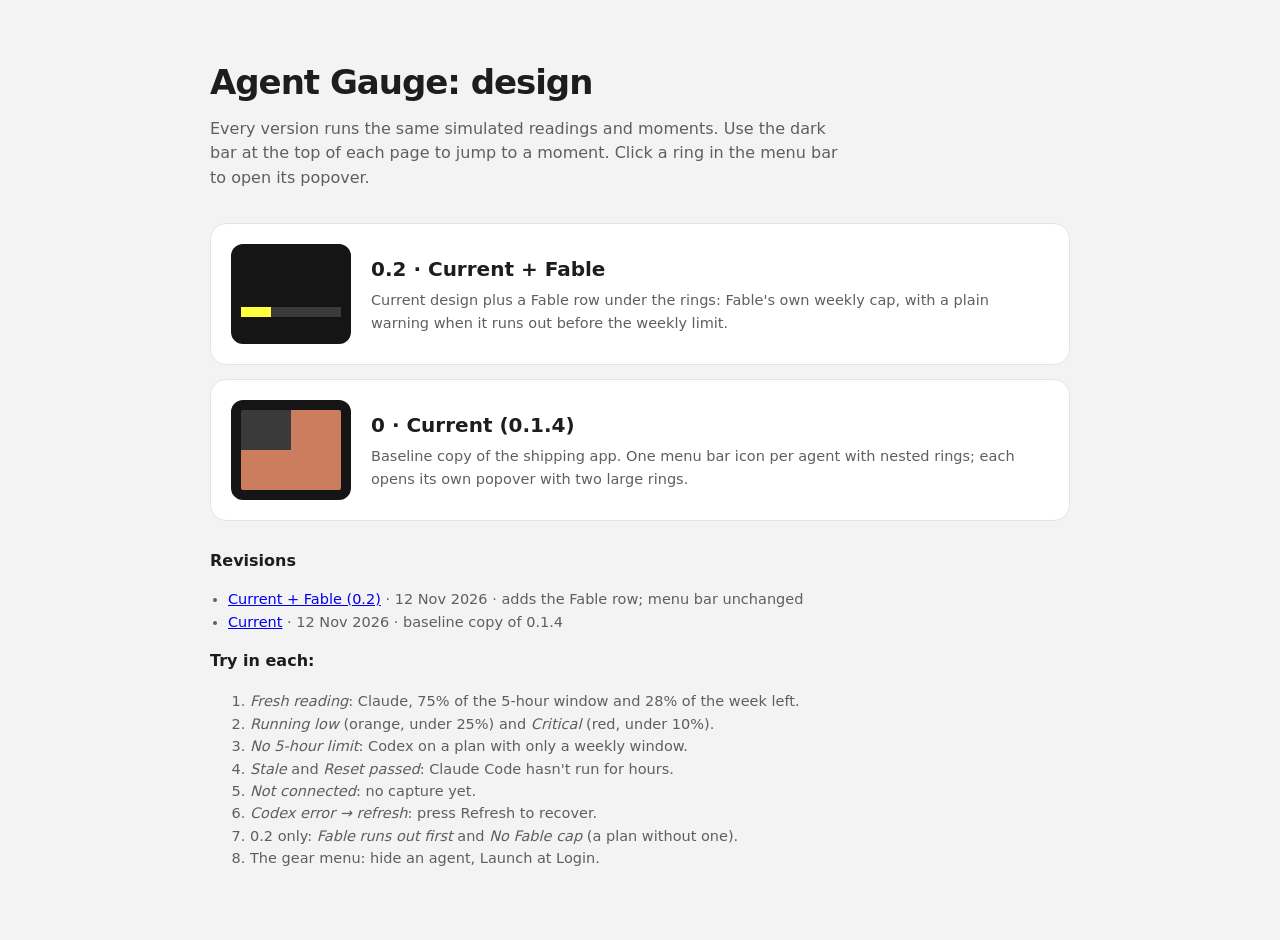
==== design/index.html @ e7d74c52 "Add clickable design baseline and Fable sub-limit revision" ====
<!doctype html>
<html lang="en">
<head>
<meta charset="utf-8">
<meta name="viewport" content="width=device-width, initial-scale=1">
<title>Agent Gauge · design</title>
<style>
  body { margin: 0; font: 16px/1.55 ui-sans-serif, system-ui, sans-serif; background: #f3f3f3; color: #1d1d1d; }
  main { max-width: 860px; margin: 0 auto; padding: 56px 24px; }
  h1 { font-size: 34px; letter-spacing: -.03em; margin: 0 0 8px; }
  p.lead { color: #5f5f5f; margin: 0 0 32px; max-width: 62ch; }
  a.card { display: grid; grid-template-columns: minmax(72px, 120px) 1fr; gap: 20px; align-items: center; padding: 20px; margin-bottom: 14px; background: #fff; border-radius: 16px; text-decoration: none; color: inherit; border: 1px solid #e4e4e4; transition: .15s; }
  a.card:hover { border-color: #1d1d1d; transform: translateY(-2px); }
  .sw { height: 80px; border-radius: 12px; }
  h2 { margin: 0; font-size: 20px; }
  .card p { margin: 4px 0 0; color: #5f5f5f; font-size: 14.5px; }
  ol, ul { color: #5f5f5f; font-size: 14.5px; }
</style>
</head>
<body>
<main>
  <h1>Agent Gauge: design</h1>
  <p class="lead">Every version runs the same simulated readings and moments. Use the dark bar at the top of each page to jump to a moment. Click a ring in the menu bar to open its popover.</p>
  <a class="card" href="current2.html"><div class="sw" style="background:linear-gradient(#151515 0 62%,transparent 62%) ,linear-gradient(90deg,#ffff3d 0 30%,#3a3a3a 30%) 0 75%/100% 10px no-repeat,#151515;border:10px solid #151515"></div><div><h2>0.2 · Current + Fable</h2><p>Current design plus a Fable row under the rings: Fable's own weekly cap, with a plain warning when it runs out before the weekly limit.</p></div></a>
  <a class="card" href="current.html"><div class="sw" style="background:conic-gradient(from 0deg,#cc7d5e 0 75%,#3a3a3a 0),#151515;border:10px solid #151515"></div><div><h2>0 · Current (0.1.4)</h2><p>Baseline copy of the shipping app. One menu bar icon per agent with nested rings; each opens its own popover with two large rings.</p></div></a>
  <h2 style="font-size:16px;margin:28px 0 8px">Revisions</h2>
  <ul style="padding-left:18px">
    <li><a href="current2.html">Current + Fable (0.2)</a> · 12 Nov 2026 · adds the Fable row; menu bar unchanged</li>
    <li><a href="current.html">Current</a> · 12 Nov 2026 · baseline copy of 0.1.4</li>
  </ul>
  <p><strong>Try in each:</strong></p>
  <ol>
    <li><em>Fresh reading</em>: Claude, 75% of the 5-hour window and 28% of the week left.</li>
    <li><em>Running low</em> (orange, under 25%) and <em>Critical</em> (red, under 10%).</li>
    <li><em>No 5-hour limit</em>: Codex on a plan with only a weekly window.</li>
    <li><em>Stale</em> and <em>Reset passed</em>: Claude Code hasn't run for hours.</li>
    <li><em>Not connected</em>: no capture yet.</li>
    <li><em>Codex error → refresh</em>: press Refresh to recover.</li>
    <li>0.2 only: <em>Fable runs out first</em> and <em>No Fable cap</em> (a plan without one).</li>
    <li>The gear menu: hide an agent, Launch at Login.</li>
  </ol>
</main>
</body>
</html>
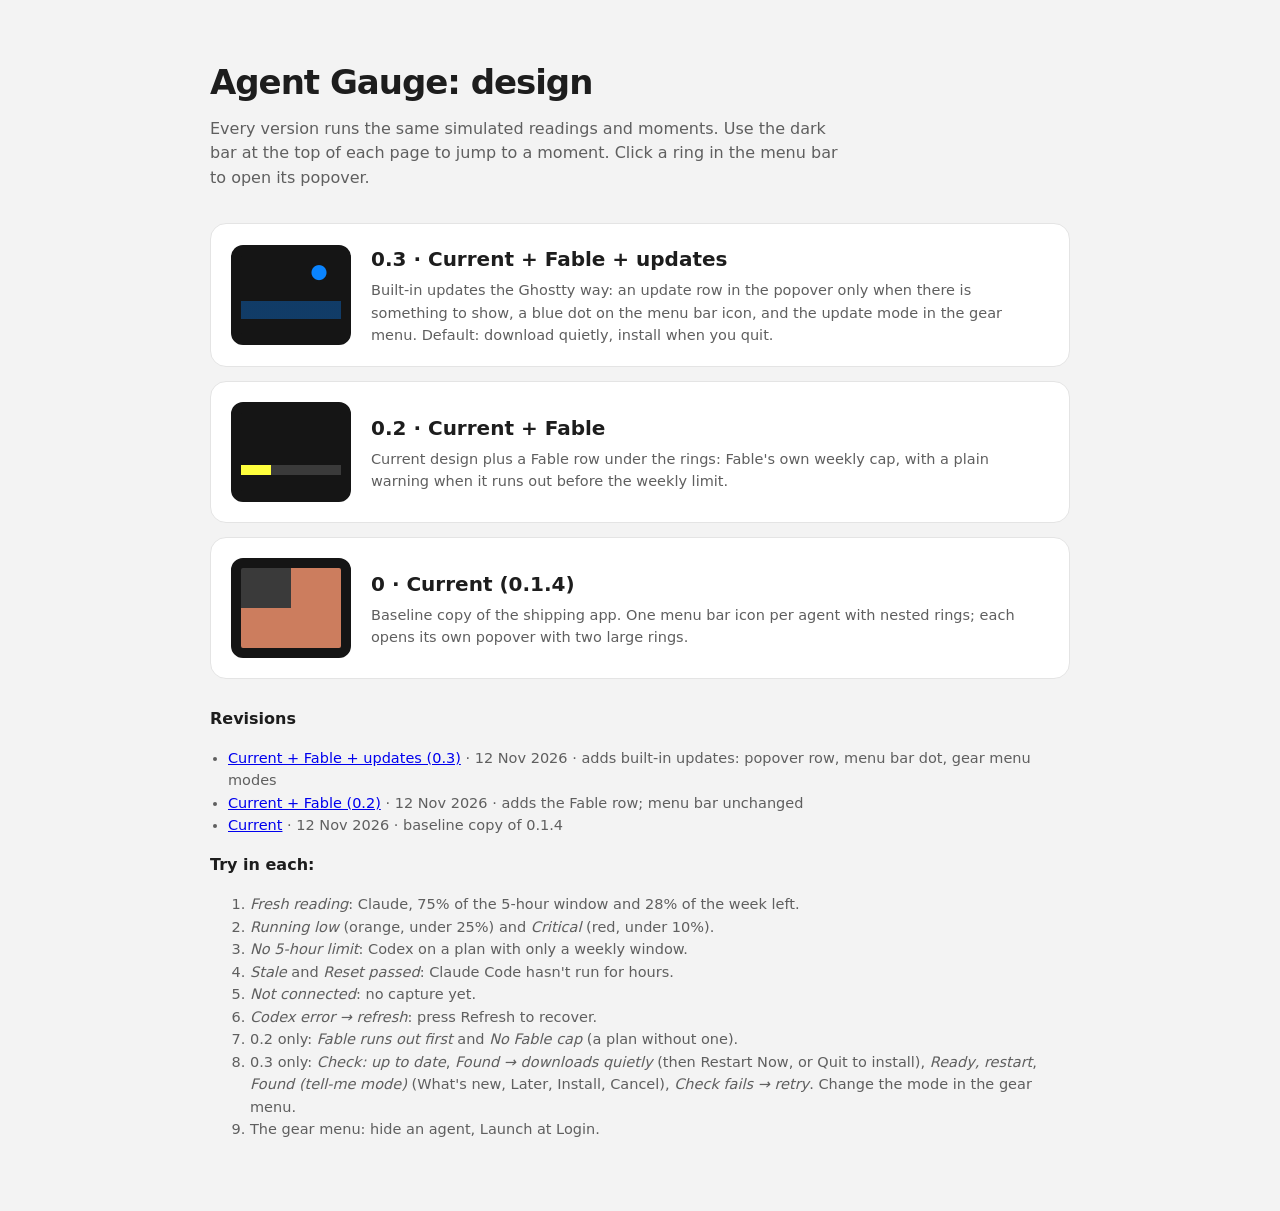
==== commit 94215b25: "Add design revision 0.3 with built-in update states" ====
--- a/design/index.html
+++ b/design/index.html
@@ -21,10 +21,12 @@
 <main>
   <h1>Agent Gauge: design</h1>
   <p class="lead">Every version runs the same simulated readings and moments. Use the dark bar at the top of each page to jump to a moment. Click a ring in the menu bar to open its popover.</p>
+  <a class="card" href="current3.html"><div class="sw" style="background:radial-gradient(circle at 78% 22%,#0a84ff 0 7px,transparent 8px),linear-gradient(transparent 58%,rgba(10,132,255,.35) 58% 80%,transparent 80%),#151515;border:10px solid #151515"></div><div><h2>0.3 · Current + Fable + updates</h2><p>Built-in updates the Ghostty way: an update row in the popover only when there is something to show, a blue dot on the menu bar icon, and the update mode in the gear menu. Default: download quietly, install when you quit.</p></div></a>
   <a class="card" href="current2.html"><div class="sw" style="background:linear-gradient(#151515 0 62%,transparent 62%) ,linear-gradient(90deg,#ffff3d 0 30%,#3a3a3a 30%) 0 75%/100% 10px no-repeat,#151515;border:10px solid #151515"></div><div><h2>0.2 · Current + Fable</h2><p>Current design plus a Fable row under the rings: Fable's own weekly cap, with a plain warning when it runs out before the weekly limit.</p></div></a>
   <a class="card" href="current.html"><div class="sw" style="background:conic-gradient(from 0deg,#cc7d5e 0 75%,#3a3a3a 0),#151515;border:10px solid #151515"></div><div><h2>0 · Current (0.1.4)</h2><p>Baseline copy of the shipping app. One menu bar icon per agent with nested rings; each opens its own popover with two large rings.</p></div></a>
   <h2 style="font-size:16px;margin:28px 0 8px">Revisions</h2>
   <ul style="padding-left:18px">
+    <li><a href="current3.html">Current + Fable + updates (0.3)</a> · 12 Nov 2026 · adds built-in updates: popover row, menu bar dot, gear menu modes</li>
     <li><a href="current2.html">Current + Fable (0.2)</a> · 12 Nov 2026 · adds the Fable row; menu bar unchanged</li>
     <li><a href="current.html">Current</a> · 12 Nov 2026 · baseline copy of 0.1.4</li>
   </ul>
@@ -37,6 +39,7 @@
     <li><em>Not connected</em>: no capture yet.</li>
     <li><em>Codex error → refresh</em>: press Refresh to recover.</li>
     <li>0.2 only: <em>Fable runs out first</em> and <em>No Fable cap</em> (a plan without one).</li>
+    <li>0.3 only: <em>Check: up to date</em>, <em>Found → downloads quietly</em> (then Restart Now, or Quit to install), <em>Ready, restart</em>, <em>Found (tell-me mode)</em> (What's new, Later, Install, Cancel), <em>Check fails → retry</em>. Change the mode in the gear menu.</li>
     <li>The gear menu: hide an agent, Launch at Login.</li>
   </ol>
 </main>
